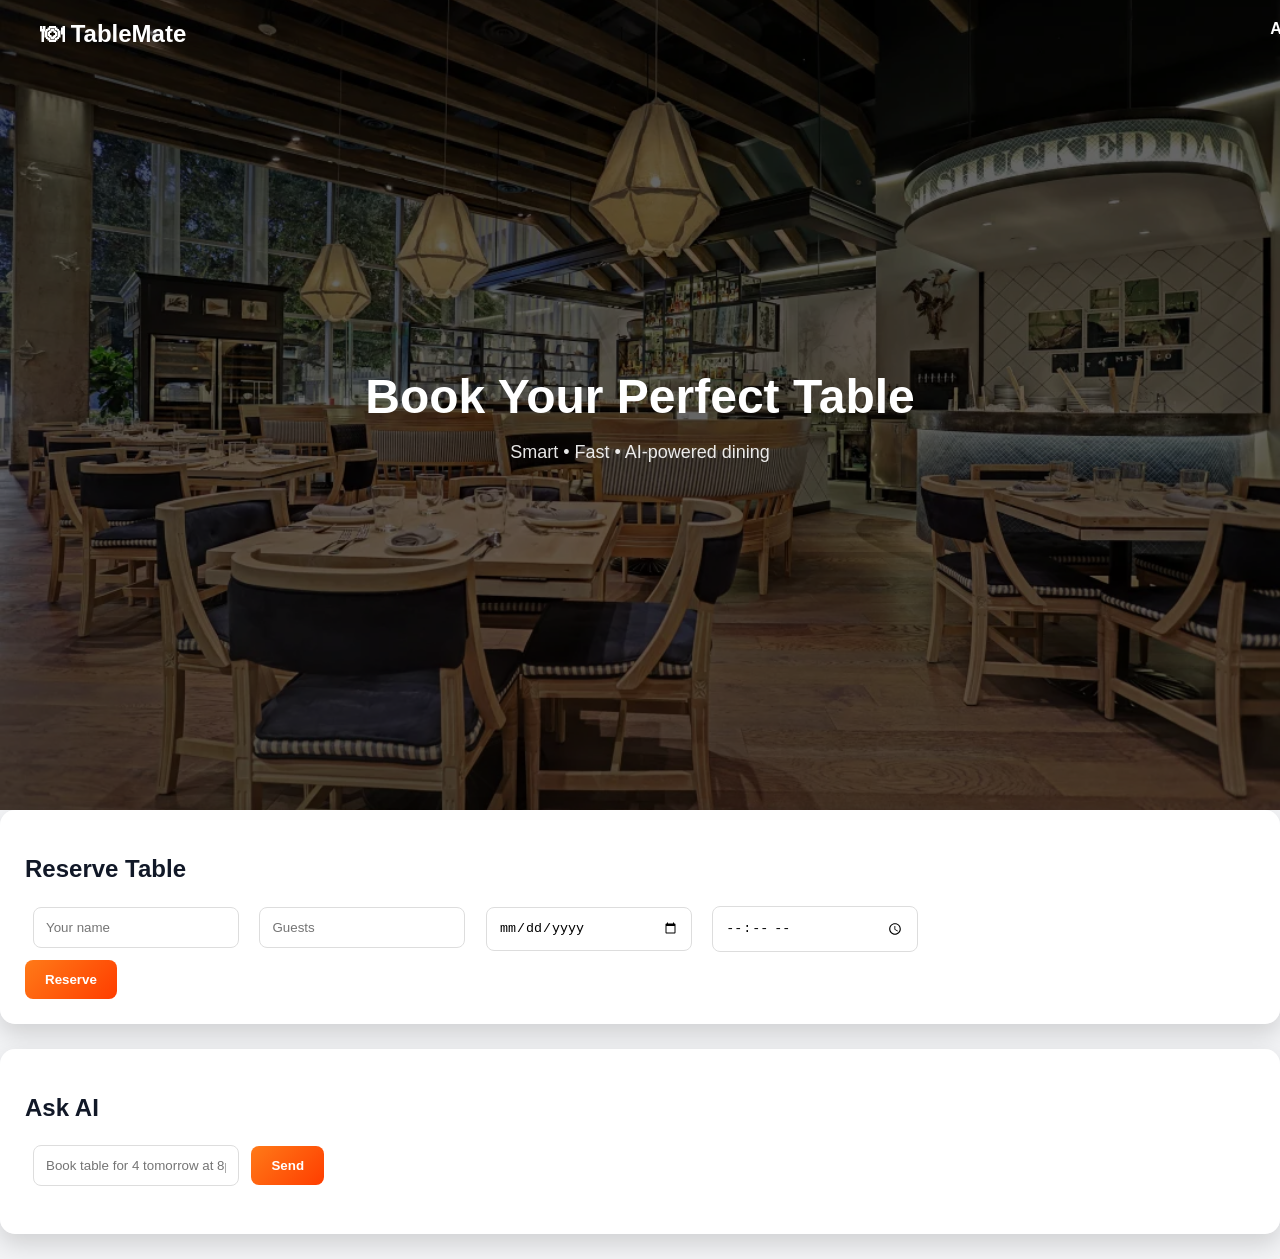
==== templates/index.html @ d65b3e40 "Initial commit - TableMate AI" ====
<!DOCTYPE html>
<html>
<head>
<title>TableMate</title>
<link rel="stylesheet" href="/static/style.css">
</head>

<body>

<header class="navbar">
<h2>🍽 TableMate</h2>
<a href="/admin">Admin</a>
</header>

<section class="hero">
<div class="hero-content">
<h1>Book Your Perfect Table</h1>
<p>Smart • Fast • AI-powered dining</p>
</div>
</section>

<div class="card">
<h2>Reserve Table</h2>

<input id="name" placeholder="Your name">
<input id="guests" type="number" placeholder="Guests">
<input id="date" type="date">
<input id="time" type="time">

<br>
<button onclick="book()">Reserve</button>
</div>

<div class="card">
<h2>Ask AI</h2>

<input id="chatInput" placeholder="Book table for 4 tomorrow at 8pm">
<button onclick="chat()">Send</button>

<div id="chatBox"></div>
</div>

<script>
async function book(){
const name=document.getElementById("name").value
const guests=document.getElementById("guests").value
const date=document.getElementById("date").value
const time=document.getElementById("time").value

const message=`book table for ${guests} under ${name} at ${time} on ${date}`

const res=await fetch("/chat",{
method:"POST",
headers:{"Content-Type":"application/json"},
body:JSON.stringify({message})
})

const data=await res.json()
alert(data.response)
}

async function chat(){
const input=document.getElementById("chatInput")
const message=input.value
const box=document.getElementById("chatBox")

box.innerHTML+=`<div class="user">${message}</div>`

const res=await fetch("/chat",{
method:"POST",
headers:{"Content-Type":"application/json"},
body:JSON.stringify({message})
})

const data=await res.json()

box.innerHTML+=`<div class="bot">${data.response}</div>`
box.scrollTop = box.scrollHeight

input.value=""
}
</script>

</body>
</html>
---- static/style.css ----
/* GLOBAL */
body {
    margin: 0;
    font-family: 'Segoe UI', sans-serif;
    background: #f3f4f6;
    color: #111827;
}

/* NAVBAR */
.navbar {
    position: absolute;
    width: 100%;
    z-index: 10;
    display: flex;
    justify-content: space-between;
    padding: 20px 40px;
    color: white;
}

.navbar h2 {
    margin: 0;
}

.navbar a {
    color: white;
    text-decoration: none;
    font-weight: bold;
}

/* HERO SECTION */
.hero {
    height: 90vh;
    background: url('/static/restaurant.jpg') center/cover no-repeat;
    position: relative;
    display: flex;
    align-items: center;
    justify-content: center;
}

.hero::before {
    content: "";
    position: absolute;
    width: 100%;
    height: 100%;
    background: rgba(0, 0, 0, 0.6);
}

.hero-content {
    position: relative;
    text-align: center;
    color: white;
}

.hero h1 {
    font-size: 48px;
    margin-bottom: 10px;
}

.hero p {
    font-size: 18px;
    opacity: 0.9;
}

/* CONTAINER */
.container {
    max-width: 1000px;
    margin: -80px auto 40px auto;
    padding: 20px;
}

/* CARD (GLASS STYLE) */
.card {
    background: rgba(255, 255, 255, 0.95);
    backdrop-filter: blur(10px);
    border-radius: 15px;
    padding: 25px;
    margin-bottom: 25px;
    box-shadow: 0 10px 25px rgba(0, 0, 0, 0.15);
}

/* HEADINGS */
h2 {
    margin-bottom: 15px;
}

/* INPUT FIELDS */
input {
    padding: 12px;
    margin: 8px;
    border-radius: 8px;
    border: 1px solid #ddd;
    width: 180px;
    transition: 0.2s;
}

input:focus {
    outline: none;
    border-color: #2563eb;
}

/* BUTTON */
button {
    padding: 12px 20px;
    border: none;
    border-radius: 8px;
    background: linear-gradient(135deg, #ff7a18, #ff3d00);
    color: white;
    font-weight: bold;
    cursor: pointer;
    transition: 0.2s;
}

button:hover {
    transform: translateY(-2px);
    opacity: 0.95;
}

/* CHAT UI */
#chatBox {
    margin-top: 15px;
    max-height: 250px;
    overflow-y: auto;
}

.user {
    background: #c7f9cc;
    padding: 10px;
    border-radius: 10px;
    margin: 5px;
    text-align: right;
}

.bot {
    background: #e5e5e5;
    padding: 10px;
    border-radius: 10px;
    margin: 5px;
}

/* FLOOR GRID */
#floor {
    display: grid;
    grid-template-columns: repeat(4, 120px);
    gap: 20px;
    justify-content: center;
    margin-top: 20px;
}

.table {
    height: 80px;
    border-radius: 12px;
    display: flex;
    align-items: center;
    justify-content: center;
    font-weight: bold;
    color: white;
    font-size: 18px;
}

/* TABLE STATUS */
.free {
    background: #22c55e;
}

.reserved {
    background: #ef4444;
}

/* RESERVATION CARDS */
.res-card {
    background: white;
    padding: 15px;
    margin: 12px 0;
    border-radius: 12px;
    box-shadow: 0 4px 10px rgba(0,0,0,0.1);
    transition: 0.2s;
}

.res-card:hover {
    transform: scale(1.01);
}

/* TEXT STYLING */
.res-card h3 {
    margin: 0 0 5px 0;
}

.res-card p {
    margin: 4px 0;
}

/* MOBILE RESPONSIVE */
@media (max-width: 600px) {

    input {
        width: 100%;
    }

    .container {
        margin-top: -40px;
    }

    #floor {
        grid-template-columns: repeat(2, 120px);
    }
}
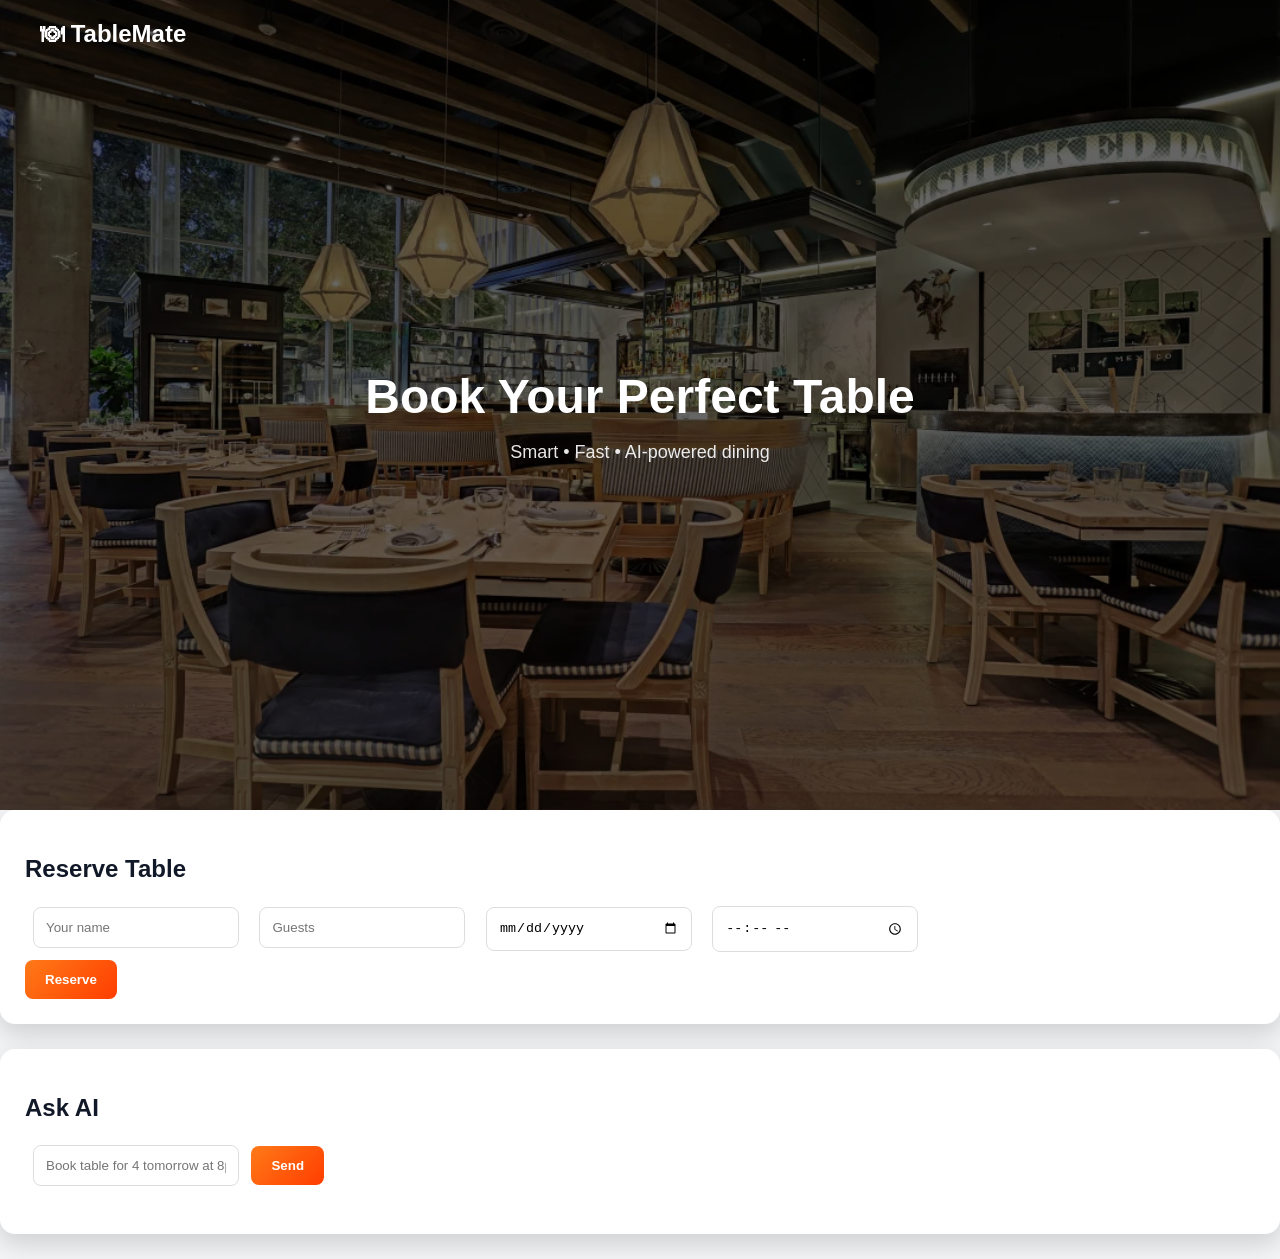
==== commit 74d62367: "Removed admin button from UI" ====
--- a/templates/index.html
+++ b/templates/index.html
@@ -1,5 +1,6 @@
 <!DOCTYPE html>
 <html>
+
 <head>
 <title>TableMate</title>
 <link rel="stylesheet" href="/static/style.css">
@@ -9,7 +10,7 @@
 
 <header class="navbar">
 <h2>🍽 TableMate</h2>
-<a href="/admin">Admin</a>
+<!-- Admin button removed for security -->
 </header>
 
 <section class="hero">
@@ -41,6 +42,7 @@
 </div>
 
 <script>
+
 async function book(){
 const name=document.getElementById("name").value
 const guests=document.getElementById("guests").value
@@ -56,6 +58,7 @@
 })
 
 const data=await res.json()
+
 alert(data.response)
 }
 
@@ -79,6 +82,7 @@
 
 input.value=""
 }
+
 </script>
 
 </body>
